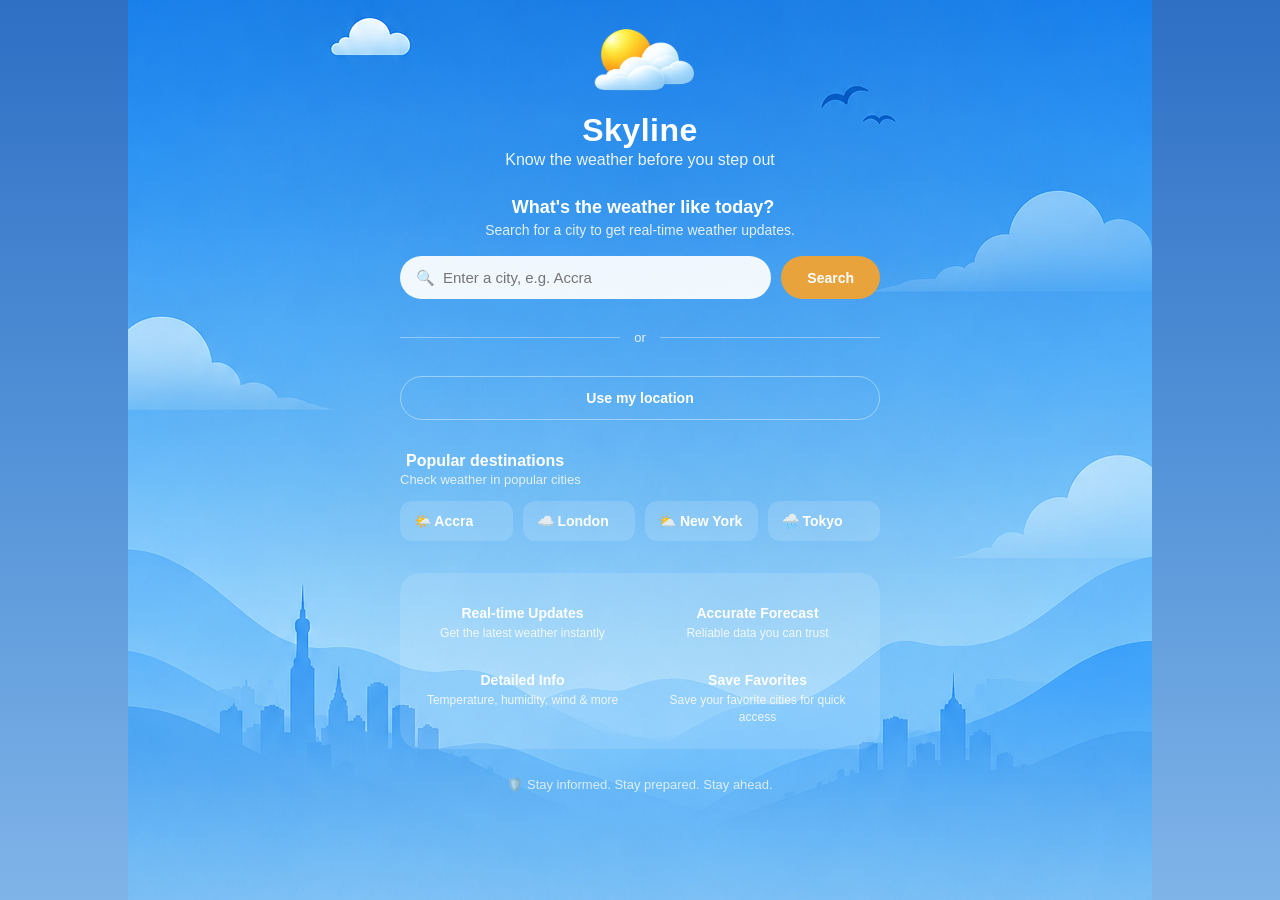
==== index.html @ 8e434563 "modified files" ====
<!DOCTYPE html>
<html lang="en">
<head>
  <meta charset="UTF-8">
  <meta name="viewport" content="width=device-width, initial-scale=1.0">
  <script src="https://kit.fontawesome.com/daa0c8da58.js" crossorigin="anonymous"></script>
  <title>Skyline — Weather App</title>
  <link rel="stylesheet" href="styles/styles.css">
</head>
<body>

  <main class="app">

    <header class="app-header">
      <img src="Images/weather-illustration.png" alt="Skyline logo" class="logo-icon">
      <h1 class="logo">Skyline</h1>
      <p class="tagline">Know the weather before you step out</p>
    </header>

    <section class="prompt-block">
      <p class="prompt-title">
        <i class="fa-regular fa-star"></i>
         What's the weather like today?
      </p>
      <p class="prompt-sub">Search for a city to get real-time weather updates.</p>
    </section>

    <form id="search-form" class="search-bar">
      <div class="input-wrap">
        <span class="search-icon" aria-hidden="true">🔍</span>
        <input
          type="text"
          id="city-input"
          placeholder="Enter a city, e.g. Accra"
          autocomplete="off"
          required
        >
      </div>
      <button type="submit" class="search-btn" id="search-btn">
        Search
      </button>
    </form>

    <div class="divider">
      <span></span>
      <p>or</p>
      <span></span>
    </div>

    <button type="button" class="location-btn" id="use-location-btn">
      <i class="fa-solid fa-location-dot"></i>
      Use my location
    </button>

    <section class="popular-block">
      <p class="popular-title">
        <i class="fa-solid fa-earth-americas"></i>
         Popular destinations
      </p>
      <p class="popular-sub">Check weather in popular cities</p>

      <div class="city-chips">
        <button type="button" class="city-chip" data-city="Accra">🌤️ Accra</button>
        <button type="button" class="city-chip" data-city="London">☁️ London</button>
        <button type="button" class="city-chip" data-city="New York">⛅ New York</button>
        <button type="button" class="city-chip" data-city="Tokyo">🌧️ Tokyo</button>
      </div>
    </section>

    <!-- Loading state -->
    <div id="loading" class="state-message hidden">
      <p>Fetching the skies over your city...</p>
    </div>

    <!-- Error state -->
    <div id="error" class="state-message error hidden">
      <p id="error-text">City not found. Check the spelling and try again.</p>
    </div>

    <!-- Weather card (populated by JavaScript) -->
    <section id="weather-card" class="weather-card hidden">

      <div class="card-top">
        <div>
          <h2 id="city-name">City name</h2>
          <p id="date-today" class="date">Day, Date</p>
        </div>
        <div class="card-top-actions">
          <button type="button" id="starred" class="favorite">
            <i class="fa-regular fa-star"></i>
          </button>
          <div class="unit-toggle">
            <button type="button" id="unit-c" class="unit-btn active">°C</button>
            <button type="button" id="unit-f" class="unit-btn">°F</button>
          </div>
        </div>
      </div>

      <div class="card-main">
        <img id="weather-icon" src="" alt="" class="weather-icon">
        <span id="temperature" class="temperature">--°</span>
      </div>

      <p id="condition" class="condition">--</p>

      <div class="card-details">
        <div class="detail">
          <span class="detail-label">Humidity</span>
          <span id="humidity" class="detail-value">--%</span>
        </div>
        <div class="detail">
          <span class="detail-label">Wind</span>
          <span id="wind" class="detail-value">-- km/h</span>
        </div>
        <div class="detail">
          <span class="detail-label">Feels like</span>
          <span id="feels-like" class="detail-value">--°</span>
        </div>
      </div>

    </section>

    <section class="features-block">
      <div class="feature">
        <i class="fa-solid fa-clock"></i>
        <h3>Real-time Updates</h3>
        <p>Get the latest weather instantly</p>
      </div>
      <div class="feature">
        <i class="fa-solid fa-droplet"></i>
        <h3>Accurate Forecast</h3>
        <p>Reliable data you can trust</p>
      </div>
      <div class="feature">
        <i class="fa-solid fa-wind"></i>
        <h3>Detailed Info</h3>
        <p>Temperature, humidity, wind &amp; more</p>
      </div>
      <div class="feature">
        <i class="fa-solid fa-heart"></i>
        <h3>Save Favorites</h3>
        <p>Save your favorite cities for quick access</p>
      </div>
    </section>

    <footer class="app-footer">
      <p>🛡️ Stay informed. Stay prepared. Stay ahead.</p>
    </footer>

  </main>

  <script type="module" src="scripts/script.js"></script>
</body>
</html>
---- styles/styles.css ----
/* ===== Design tokens ===== */
:root {
  --sky-top: #2f6fc4;
  --sky-mid: #4f8fd6;
  --sky-bottom: #7fb4e8;
  --card-bg: rgba(255, 255, 255, 0.95);
  --pill-bg: rgba(255, 255, 255, 0.14);
  --pill-border: rgba(255, 255, 255, 0.4);
  --text-dark: #1e2a38;
  --text-muted: #5b6b7c;
  --text-on-sky: #ffffff;
  --accent: #e8a33d;
  --accent-hover: #d6912e;
  --error: #c0392b;
  --radius: 20px;
  --shadow: 0 20px 40px rgba(20, 30, 48, 0.25);
  --font-display: 'Poppins', 'Segoe UI', sans-serif;
  --font-body: 'Inter', 'Segoe UI', sans-serif;
}

* {
  box-sizing: border-box;
}

body {
  margin: 0;
  min-height: 100vh;
  font-family: var(--font-body);
  background: 
    url("../Images/background.png") no-repeat center -350px,
    linear-gradient(180deg, var(--sky-top) 0%, var(--sky-mid) 45%, var(--sky-bottom) 100%);
  background-size: 100% 100vh cover;
  display: flex;
  justify-content: center;
  padding: 12px 16px 32px;
}

/* ===== Layout ===== */
.app {
  width: 100%;
  max-width: 480px;
  text-align: center;
}

/* ===== Header / hero ===== */
.app-header {
  margin-bottom: 12px;
  display: flex;
  flex-direction: column;   
  align-items: center;
  color: var(--text-on-sky);
}

.logo-icon {
  width: 200px;
  height: auto;
  object-fit: contain;
  margin: -100px;
}

.logo {
  font-family: var(--font-display);
  font-size: 32px;
  font-weight: 600;
  margin: 0;
  letter-spacing: 0.5px;
}

.tagline {
  margin: 2px 0 0;
  font-size: 16px;
  opacity: 0.9;
}

/* ===== Prompt block ===== */
.prompt-block {
  margin: 28px 0 18px;
  color: var(--text-on-sky);
}

.prompt-title {
  font-size: 18px;
  font-weight: 700;
  margin: 0 0 4px;
}

.prompt-title i {
  margin-right: 6px;
  color: var(--accent);
}

.prompt-sub {
  font-size: 14px;
  opacity: 0.85;
  margin: 0;
}

/* ===== Search bar ===== */
.search-bar {
  display: flex;
  gap: 10px;
  margin-bottom: 18px;
}

.input-wrap {
  flex: 1;
  display: flex;
  align-items: center;
  gap: 8px;
  background: rgba(255, 255, 255, 0.92);
  border-radius: 999px;
  padding: 0 16px;
}

.search-icon {
  font-size: 15px;
  opacity: 0.6;
}

#city-input {
  flex: 1;
  border: none;
  background: transparent;
  padding: 13px 0;
  font-size: 15px;
  font-family: var(--font-body);
  color: var(--text-dark);
  outline: none;
}

.search-btn {
  padding: 13px 26px;
  border: none;
  border-radius: 999px;
  background: var(--accent);
  color: #ffffff;
  font-family: var(--font-body);
  font-weight: 700;
  font-size: 14px;
  cursor: pointer;
  transition: transform 0.15s ease, background 0.2s ease;
}

.search-btn:hover {
  background: var(--accent-hover);
  transform: translateY(-1px);
}

.search-btn:active {
  transform: translateY(0);
}

/* ===== Divider ===== */
.divider {
  display: flex;
  align-items: center;
  gap: 14px;
  margin: 18px 0;
  color: rgba(255, 255, 255, 0.85);
  font-size: 13px;
}

.divider span {
  flex: 1;
  height: 1px;
  background: rgba(255, 255, 255, 0.35);
}

/* ===== Location button ===== */
.location-btn {
  width: 100%;
  padding: 13px 20px;
  border-radius: 999px;
  border: 1.5px solid var(--pill-border);
  background: transparent;
  color: var(--text-on-sky);
  font-family: var(--font-body);
  font-weight: 600;
  font-size: 14px;
  cursor: pointer;
  transition: background 0.2s ease;
}

.location-btn:hover {
  background: rgba(255, 255, 255, 0.1);
}

/* favorites */
.card-top-actions {
  display: flex;
  align-items: center;
  gap: 10px;
}

.favorite {
  border: none;
  background: transparent;
  font-size: 18px;
  color: var(--text-muted);
  cursor: pointer;
  padding: 4px;
  transition: color 0.2s ease, transform 0.15s ease;
}

.favorite:hover {
  transform: scale(1.1);
}

.favorite.favorited {
  color: var(--accent);
}

/* ===== Popular destinations ===== */
.popular-block {
  margin-top: 32px;
  text-align: left;
  color: var(--text-on-sky);
}

.popular-block i {
  margin-right: 6px;
}

.popular-title {
  font-size: 16px;
  font-weight: 700;
  margin: 0 0 2px;
}

.popular-sub {
  font-size: 13px;
  opacity: 0.8;
  margin: 0 0 14px;
}

.city-chips {
  display: flex;
  align-items: center;
  justify-content: center;
  gap: 10px;
  width: 100%;
}

.city-chip {
  display: flex;
  align-items: center;
  gap: 8px;
  padding: 12px 14px;
  border-radius: 12px;
  border: none;
  background: var(--pill-bg);
  color: var(--text-on-sky);
  font-family: var(--font-body);
  font-weight: 600;
  font-size: 14px;
  cursor: pointer;
  text-align: left;
  transition: background 0.2s ease;
  width: 100%;
}

.city-chip:hover {
  background: rgba(255, 255, 255, 0.22);
}

/* ===== State messages (loading / error) ===== */
.state-message {
  color: #ffffff;
  background: rgba(255, 255, 255, 0.15);
  border-radius: var(--radius);
  padding: 24px;
  font-size: 14px;
  margin-top: 24px;
}

.state-message.error {
  background: rgba(192, 57, 43, 0.3);
  color: #fff5f4;
}

.hidden {
  display: none;
}

/* ===== Weather card ===== */
.weather-card {
  background: var(--card-bg);
  border-radius: var(--radius);
  box-shadow: var(--shadow);
  padding: 28px 24px;
  color: var(--text-dark);
  text-align: left;
  margin-top: 24px;
}

.card-top {
  display: flex;
  align-items: flex-start;
  justify-content: space-between;
}

#city-name {
  margin: 0;
  font-family: var(--font-display);
  font-size: 20px;
  font-weight: 600;
}

.date {
  margin: 2px 0 0;
  font-size: 13px;
  color: var(--text-muted);
}

.unit-toggle {
  display: flex;
  border: 1px solid #d8dee5;
  border-radius: 999px;
  overflow: hidden;
}

.unit-btn {
  border: none;
  background: transparent;
  padding: 5px 12px;
  font-size: 12px;
  font-weight: 600;
  color: var(--text-muted);
  cursor: pointer;
}

.unit-btn.active {
  background: var(--text-dark);
  color: #ffffff;
}

.card-main {
  display: flex;
  align-items: center;
  justify-content: center;
  gap: 8px;
  margin: 12px 0 4px;
}

.weather-icon {
  width: 64px;
  height: 64px;
}

.temperature {
  font-family: var(--font-display);
  font-size: 56px;
  font-weight: 600;
  line-height: 1;
}

.condition {
  text-align: center;
  margin: 0 0 20px;
  font-size: 15px;
  color: var(--text-muted);
  text-transform: capitalize;
}

.card-details {
  display: grid;
  grid-template-columns: repeat(3, 1fr);
  gap: 12px;
  border-top: 1px solid #e5e9ee;
  padding-top: 16px;
}

.detail {
  display: flex;
  flex-direction: column;
  align-items: center;
  gap: 4px;
}

.detail-label {
  font-size: 11px;
  color: var(--text-muted);
  text-transform: uppercase;
  letter-spacing: 0.5px;
}

.detail-value {
  font-size: 15px;
  font-weight: 600;
}

/* ===== Features grid ===== */
.features-block {
  margin-top: 32px;
  background: rgba(255, 255, 255, 0.12);
  border-radius: var(--radius);
  padding: 24px 16px;
  display: grid;
  grid-template-columns: 1fr 1fr;
  gap: 22px;
  color: var(--text-on-sky);
}

.feature i{
  font-size: 26px;
  margin-bottom: 8px;
  color: var(--sky-mid);
}

.feature {
  display: flex;
  flex-direction: column;
  align-items: center;
  text-align: center;
}

.feature-icon {
  font-size: 26px;
  margin-bottom: 8px;
}

.feature h3 {
  font-size: 14px;
  margin: 0 0 4px;
}

.feature p {
  font-size: 12px;
  opacity: 0.85;
  margin: 0;
  line-height: 1.4;
}

/* ===== Footer ===== */
.app-footer {
  margin-top: 28px;
  color: rgba(255, 255, 255, 0.75);
  font-size: 13px;
}

/* ===== Responsive ===== */
@media (max-width: 420px) {
  .logo {
    font-size: 36px;
  }

  .temperature {
    font-size: 46px;
  }

  .features-block {
    grid-template-columns: 1fr 1fr;
    gap: 18px;
  }
}
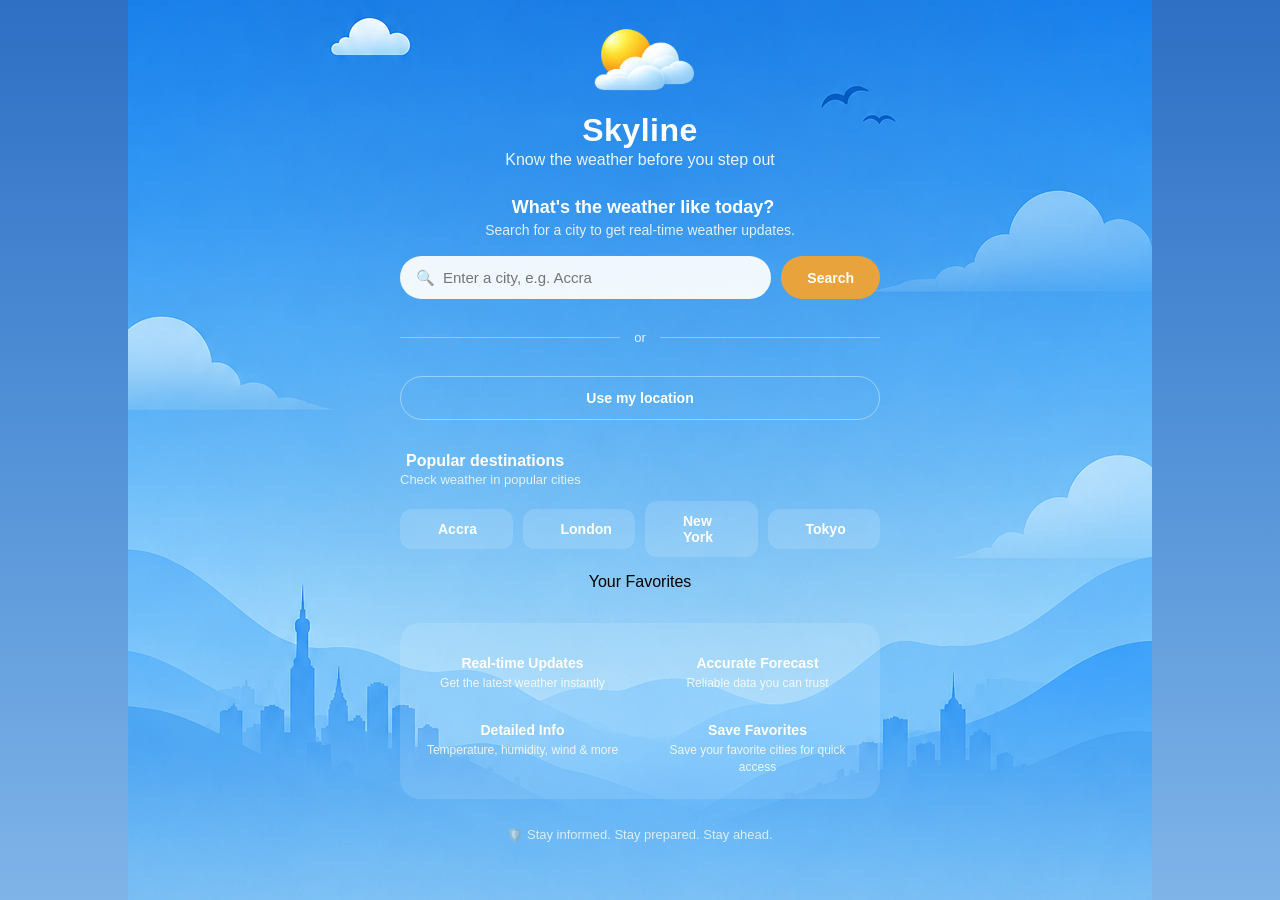
==== commit 2f36df35: "modified popular cities icons to display icons based on current weather conditions" ====
--- a/index.html
+++ b/index.html
@@ -52,21 +52,6 @@
       Use my location
     </button>
 
-    <section class="popular-block">
-      <p class="popular-title">
-        <i class="fa-solid fa-earth-americas"></i>
-         Popular destinations
-      </p>
-      <p class="popular-sub">Check weather in popular cities</p>
-
-      <div class="city-chips">
-        <button type="button" class="city-chip" data-city="Accra">🌤️ Accra</button>
-        <button type="button" class="city-chip" data-city="London">☁️ London</button>
-        <button type="button" class="city-chip" data-city="New York">⛅ New York</button>
-        <button type="button" class="city-chip" data-city="Tokyo">🌧️ Tokyo</button>
-      </div>
-    </section>
-
     <!-- Loading state -->
     <div id="loading" class="state-message hidden">
       <p>Fetching the skies over your city...</p>
@@ -105,20 +90,60 @@
 
       <div class="card-details">
         <div class="detail">
+          <i class="fa-solid fa-droplet"></i>
           <span class="detail-label">Humidity</span>
           <span id="humidity" class="detail-value">--%</span>
         </div>
         <div class="detail">
+          <i class="fa-solid fa-wind"></i>
           <span class="detail-label">Wind</span>
           <span id="wind" class="detail-value">-- km/h</span>
         </div>
         <div class="detail">
+          <i class="fa-solid fa-temperature-arrow-down"></i>
           <span class="detail-label">Feels like</span>
           <span id="feels-like" class="detail-value">--°</span>
         </div>
       </div>
 
     </section>
+
+    <section class="popular-block">
+      <p class="popular-title">
+        <i class="fa-solid fa-earth-americas"></i>
+         Popular destinations
+      </p>
+      <p class="popular-sub">Check weather in popular cities</p>
+
+      <div class="city-chips">
+        <button type="button" class="city-chip" data-city="Accra">
+          <img src="" alt="" class="chip-icon">
+          Accra
+        </button>
+        <button type="button" class="city-chip" data-city="London">
+          <img src="" alt="" class="chip-icon">
+           London
+        </button>
+        <button type="button" class="city-chip" data-city="New York">
+          <img src="" alt="" class="chip-icon">
+           New York
+        </button>
+        <button type="button" class="city-chip" data-city="Tokyo">
+          <img src="" alt="" class="chip-icon">
+           Tokyo
+        </button>
+      </div>
+    </section>
+
+    <section class="favorites-block">
+      <p class="favorites-title">
+        <i class="fa-solid fa-star"></i>
+         Your Favorites
+      </p>
+      <div class="favorite-chips" id="favorite-chips">
+        <!-- filled in by JavaScript -->
+      </div>
+    </section>    
 
     <section class="features-block">
       <div class="feature">
--- a/styles/styles.css
+++ b/styles/styles.css
@@ -263,6 +263,11 @@
   background: rgba(255, 255, 255, 0.22);
 }
 
+.chip-icon {
+  width: 16px;
+  height: 16px;
+}
+
 /* ===== State messages (loading / error) ===== */
 .state-message {
   color: #ffffff;
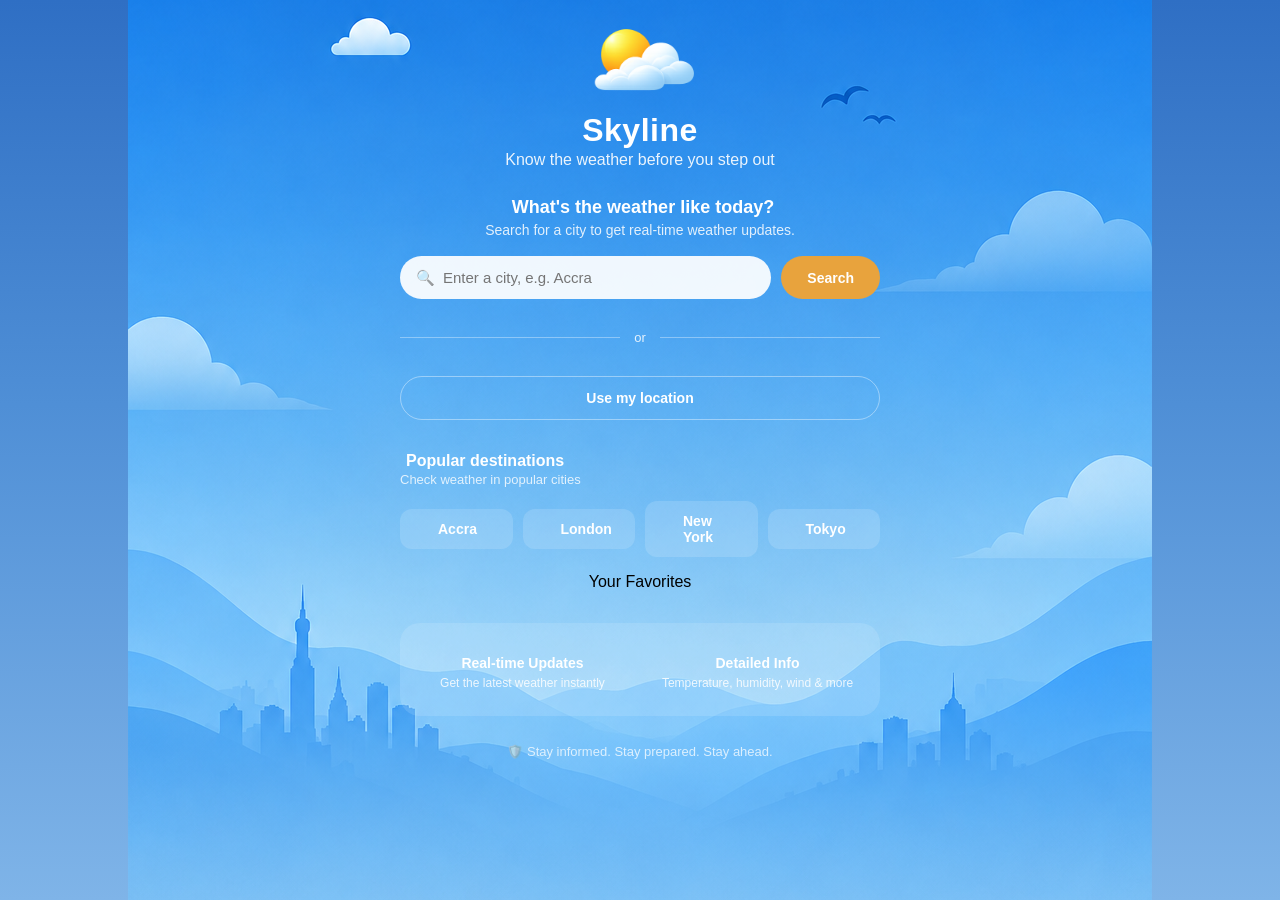
==== commit 7b39e486: "modified removed some features from the features section" ====
--- a/index.html
+++ b/index.html
@@ -151,21 +151,13 @@
         <h3>Real-time Updates</h3>
         <p>Get the latest weather instantly</p>
       </div>
-      <div class="feature">
-        <i class="fa-solid fa-droplet"></i>
-        <h3>Accurate Forecast</h3>
-        <p>Reliable data you can trust</p>
-      </div>
+      
       <div class="feature">
         <i class="fa-solid fa-wind"></i>
         <h3>Detailed Info</h3>
         <p>Temperature, humidity, wind &amp; more</p>
       </div>
-      <div class="feature">
-        <i class="fa-solid fa-heart"></i>
-        <h3>Save Favorites</h3>
-        <p>Save your favorite cities for quick access</p>
-      </div>
+      
     </section>
 
     <footer class="app-footer">
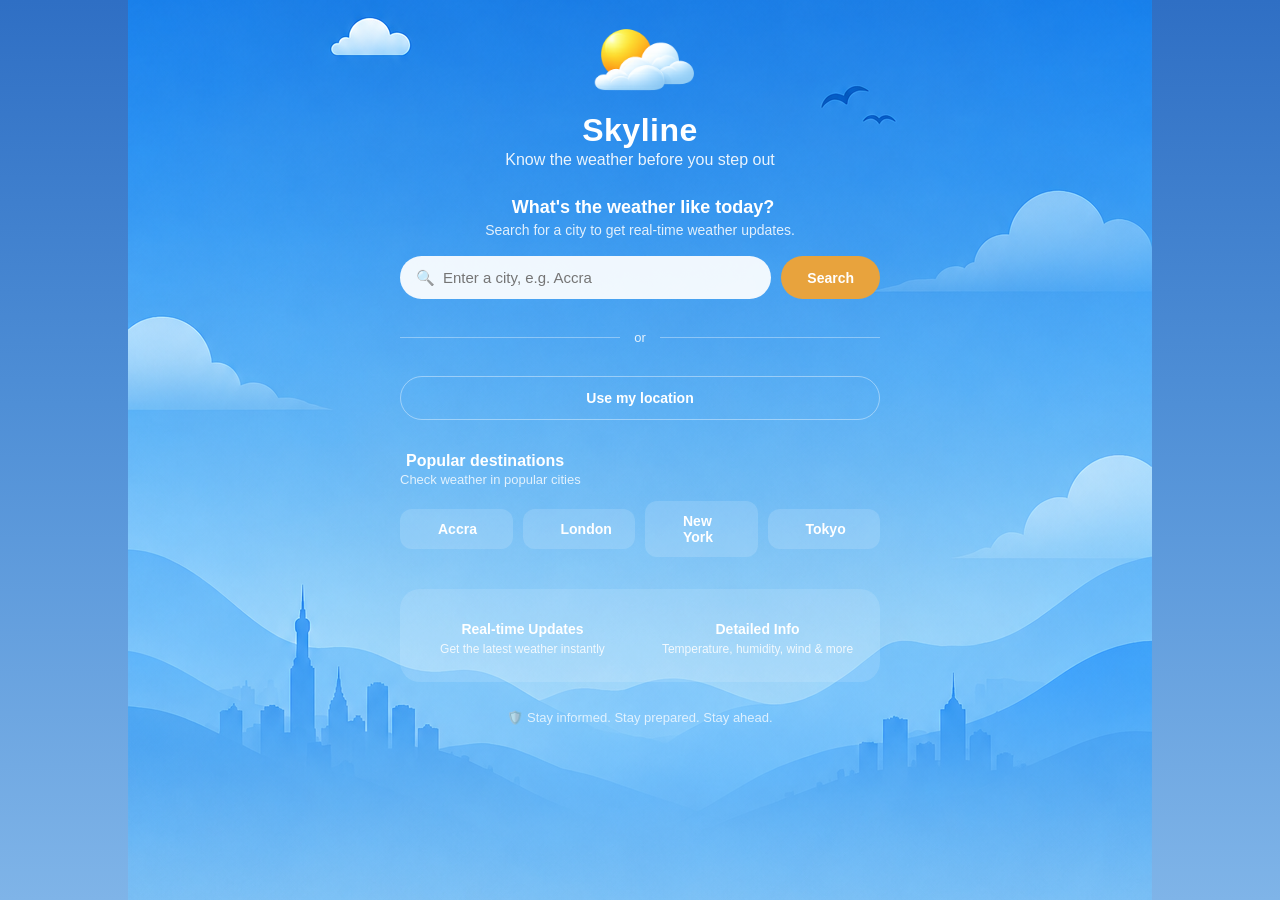
==== commit 4155a992: "removed favorite block" ====
--- a/index.html
+++ b/index.html
@@ -135,15 +135,6 @@
       </div>
     </section>
 
-    <section class="favorites-block">
-      <p class="favorites-title">
-        <i class="fa-solid fa-star"></i>
-         Your Favorites
-      </p>
-      <div class="favorite-chips" id="favorite-chips">
-        <!-- filled in by JavaScript -->
-      </div>
-    </section>    
 
     <section class="features-block">
       <div class="feature">
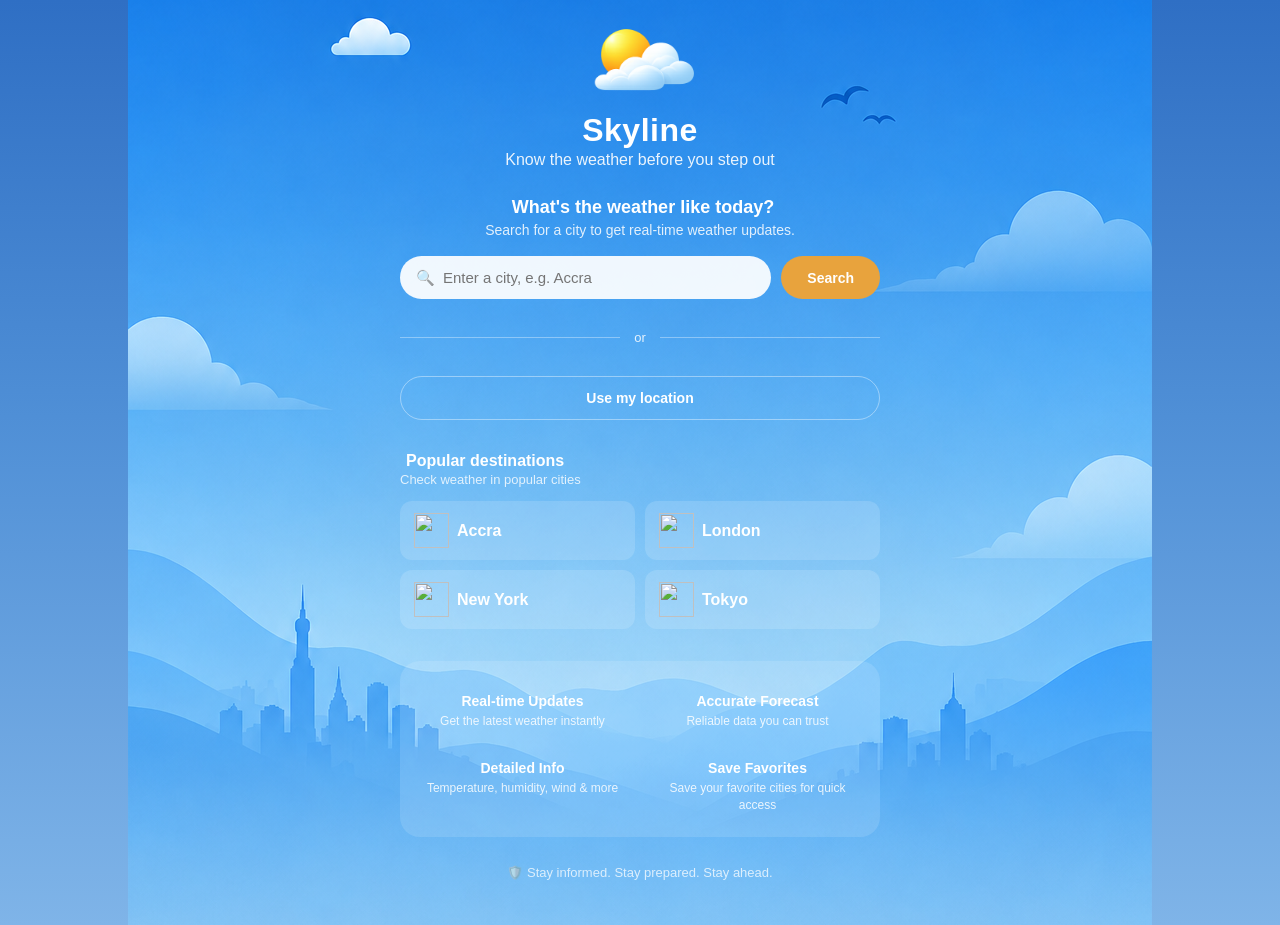
==== commit 09b605d6: "Added some media queries" ====
--- a/index.html
+++ b/index.html
@@ -6,6 +6,7 @@
   <script src="https://kit.fontawesome.com/daa0c8da58.js" crossorigin="anonymous"></script>
   <title>Skyline — Weather App</title>
   <link rel="stylesheet" href="styles/styles.css">
+  <link rel="icon" type="image/svg+xml" href="Images/icon.svg">
 </head>
 <body>
 
@@ -144,10 +145,22 @@
       </div>
       
       <div class="feature">
+        <i class="fa-solid fa-droplet"></i>
+        <h3>Accurate Forecast</h3>
+        <p>Reliable data you can trust</p>
+      </div>
+
+      <div class="feature">
         <i class="fa-solid fa-wind"></i>
         <h3>Detailed Info</h3>
         <p>Temperature, humidity, wind &amp; more</p>
       </div>
+
+      <div class="feature">
+        <i class="fa-solid fa-heart"></i>
+        <h3>Save Favorites</h3>
+        <p>Save your favorite cities for quick access</p>
+      </div>      
       
     </section>
 
--- a/styles/styles.css
+++ b/styles/styles.css
@@ -14,8 +14,8 @@
   --error: #c0392b;
   --radius: 20px;
   --shadow: 0 20px 40px rgba(20, 30, 48, 0.25);
-  --font-display: 'Poppins', 'Segoe UI', sans-serif;
-  --font-body: 'Inter', 'Segoe UI', sans-serif;
+  --font-display: "Poppins", "Segoe UI", sans-serif;
+  --font-body: "Inter", "Segoe UI", sans-serif;
 }
 
 * {
@@ -26,9 +26,14 @@
   margin: 0;
   min-height: 100vh;
   font-family: var(--font-body);
-  background: 
+  background:
     url("../Images/background.png") no-repeat center -350px,
-    linear-gradient(180deg, var(--sky-top) 0%, var(--sky-mid) 45%, var(--sky-bottom) 100%);
+    linear-gradient(
+      180deg,
+      var(--sky-top) 0%,
+      var(--sky-mid) 45%,
+      var(--sky-bottom) 100%
+    );
   background-size: 100% 100vh cover;
   display: flex;
   justify-content: center;
@@ -46,7 +51,7 @@
 .app-header {
   margin-bottom: 12px;
   display: flex;
-  flex-direction: column;   
+  flex-direction: column;
   align-items: center;
   color: var(--text-on-sky);
 }
@@ -138,7 +143,9 @@
   font-weight: 700;
   font-size: 14px;
   cursor: pointer;
-  transition: transform 0.15s ease, background 0.2s ease;
+  transition:
+    transform 0.15s ease,
+    background 0.2s ease;
 }
 
 .search-btn:hover {
@@ -199,7 +206,9 @@
   color: var(--text-muted);
   cursor: pointer;
   padding: 4px;
-  transition: color 0.2s ease, transform 0.15s ease;
+  transition:
+    color 0.2s ease,
+    transform 0.15s ease;
 }
 
 .favorite:hover {
@@ -234,9 +243,8 @@
 }
 
 .city-chips {
-  display: flex;
-  align-items: center;
-  justify-content: center;
+  display: grid;
+  grid-template-columns: 1fr 1fr;
   gap: 10px;
   width: 100%;
 }
@@ -252,7 +260,7 @@
   color: var(--text-on-sky);
   font-family: var(--font-body);
   font-weight: 600;
-  font-size: 14px;
+  font-size: 16px;
   cursor: pointer;
   text-align: left;
   transition: background 0.2s ease;
@@ -264,8 +272,8 @@
 }
 
 .chip-icon {
-  width: 16px;
-  height: 16px;
+  width: 35px;
+  height: 35px;
 }
 
 /* ===== State messages (loading / error) ===== */
@@ -406,7 +414,7 @@
   color: var(--text-on-sky);
 }
 
-.feature i{
+.feature i {
   font-size: 26px;
   margin-bottom: 8px;
   color: var(--sky-mid);
@@ -457,4 +465,16 @@
     grid-template-columns: 1fr 1fr;
     gap: 18px;
   }
-}+
+  .city-chips{
+    display: grid;
+    grid-template-columns: 1fr 1fr;
+    gap: 18px;
+  }
+
+  .chip-icon{
+    width: 24px;
+    height: 24px;
+  }
+
+}
